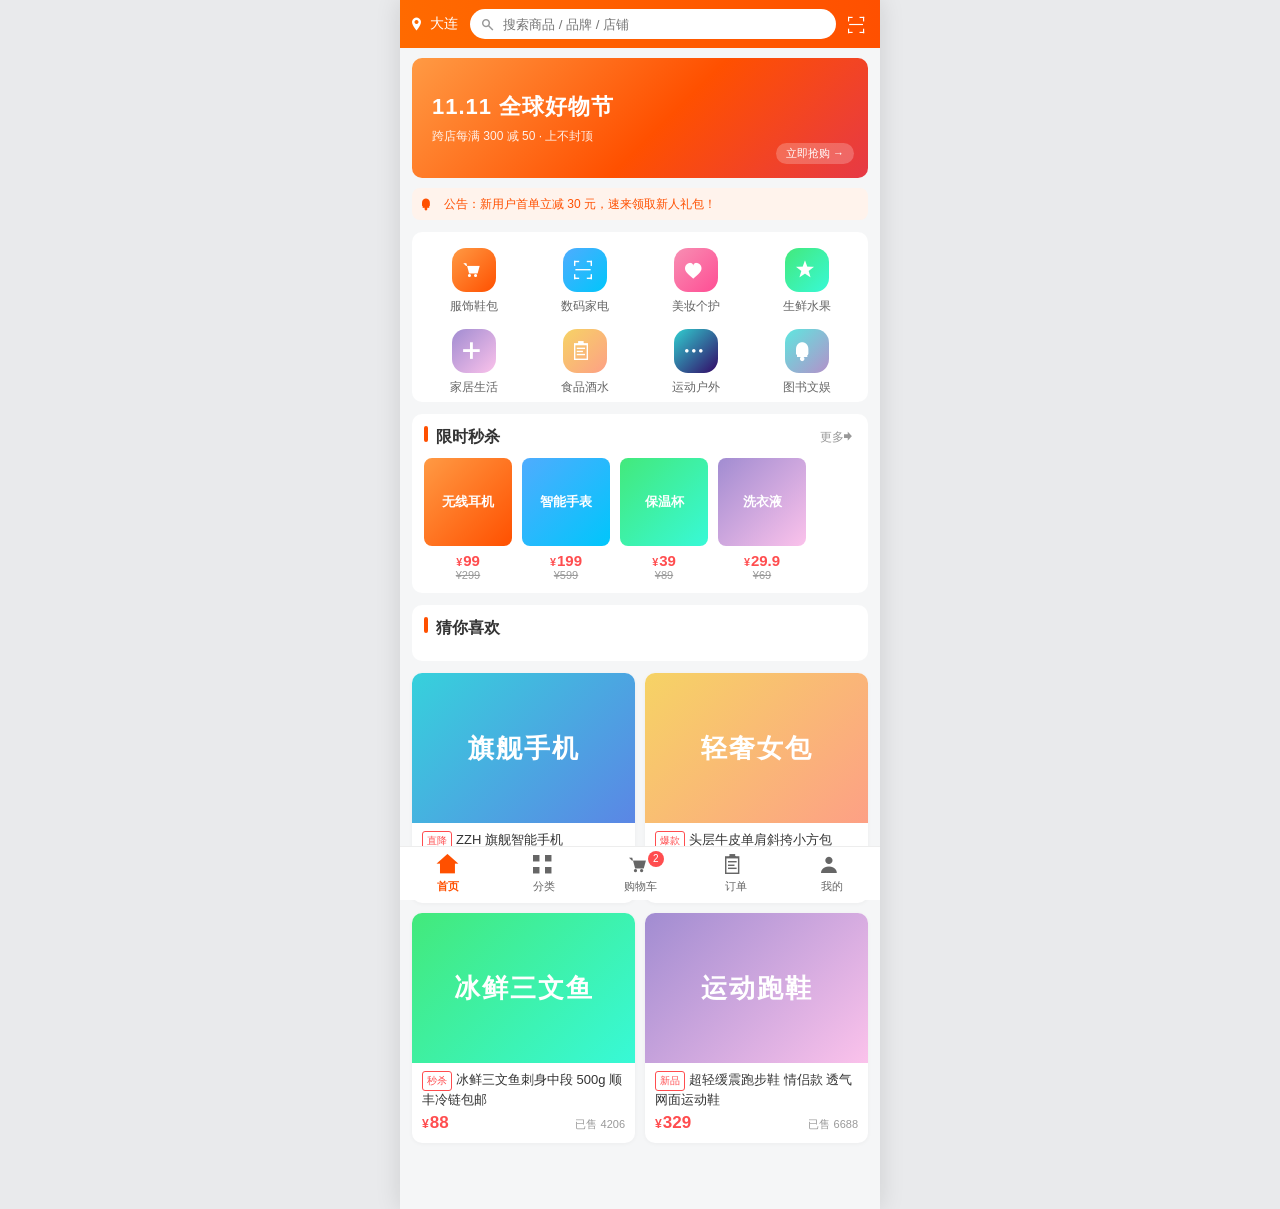
==== index.html @ 860e3cf5 "init: 移动端电商页面 zzh-shop（首页/图标库/线框图 + 项目报告）" ====
<!DOCTYPE html>
<html lang="zh-CN">
<!--
  ============================================================
  高级网页设计I · 三级项目：ZZH优选 电商商城（移动端）
  学号：2023xxxxxx   姓名：张仲涵
  图标方案：iconfont Font class（字体图标）
  类名约定：统一使用姓名缩写前缀 zzh-
  ============================================================
-->
<head>
  <meta charset="UTF-8">
  <meta name="viewport" content="width=device-width, initial-scale=1.0, viewport-fit=cover">
  <meta name="author" content="张仲涵 2023xxxxxx">
  <title>ZZH优选 - 电商商城</title>
  <link rel="stylesheet" href="css/global.css">
  <link rel="stylesheet" href="css/iconfont.css">
</head>
<body>

<main class="zzh-app">

  <!-- ================= 首页 ================= -->
  <section class="zzh-page zzh-page--active" id="page-home">
    <header class="zzh-header">
      <span class="zzh-header__loc"><i class="iconfont icon-location"></i>大连</span>
      <div class="zzh-search">
        <i class="iconfont icon-search"></i>
        <input class="zzh-flex1" type="search" placeholder="搜索商品 / 品牌 / 店铺">
      </div>
      <span class="zzh-header__scan"><i class="iconfont icon-scan"></i></span>
    </header>

    <div class="zzh-banner">
      <div class="zzh-banner__title">11.11 全球好物节</div>
      <div class="zzh-banner__desc">跨店每满 300 减 50 · 上不封顶</div>
      <span class="zzh-banner__tag">立即抢购 →</span>
    </div>

    <div class="zzh-notice">
      <i class="iconfont icon-bell"></i>
      <span class="zzh-ellipsis zzh-flex1">公告：新用户首单立减 30 元，速来领取新人礼包！</span>
    </div>

    <!-- 金刚区 -->
    <ul class="zzh-cates">
      <li class="zzh-cate">
        <span class="zzh-cate__icon" style="background:linear-gradient(135deg,#ff9a44,#ff5000)"><i class="iconfont icon-cart"></i></span>
        <p class="zzh-cate__name">服饰鞋包</p>
      </li>
      <li class="zzh-cate">
        <span class="zzh-cate__icon" style="background:linear-gradient(135deg,#4facfe,#00c6fb)"><i class="iconfont icon-scan"></i></span>
        <p class="zzh-cate__name">数码家电</p>
      </li>
      <li class="zzh-cate">
        <span class="zzh-cate__icon" style="background:linear-gradient(135deg,#f78fb3,#ff4d94)"><i class="iconfont icon-heart"></i></span>
        <p class="zzh-cate__name">美妆个护</p>
      </li>
      <li class="zzh-cate">
        <span class="zzh-cate__icon" style="background:linear-gradient(135deg,#43e97b,#38f9d7)"><i class="iconfont icon-star"></i></span>
        <p class="zzh-cate__name">生鲜水果</p>
      </li>
      <li class="zzh-cate">
        <span class="zzh-cate__icon" style="background:linear-gradient(135deg,#a18cd1,#fbc2eb)"><i class="iconfont icon-plus"></i></span>
        <p class="zzh-cate__name">家居生活</p>
      </li>
      <li class="zzh-cate">
        <span class="zzh-cate__icon" style="background:linear-gradient(135deg,#f6d365,#fda085)"><i class="iconfont icon-order"></i></span>
        <p class="zzh-cate__name">食品酒水</p>
      </li>
      <li class="zzh-cate">
        <span class="zzh-cate__icon" style="background:linear-gradient(135deg,#30cfd0,#330867)"><i class="iconfont icon-more"></i></span>
        <p class="zzh-cate__name">运动户外</p>
      </li>
      <li class="zzh-cate">
        <span class="zzh-cate__icon" style="background:linear-gradient(135deg,#5ee7df,#b490ca)"><i class="iconfont icon-bell"></i></span>
        <p class="zzh-cate__name">图书文娱</p>
      </li>
    </ul>

    <!-- 限时秒杀 -->
    <div class="zzh-sec">
      <div class="zzh-sec__head">
        <span class="zzh-sec__title">限时秒杀</span>
        <span class="zzh-sec__more">更多<i class="iconfont icon-arrow-right"></i></span>
      </div>
      <div class="zzh-flash">
        <div class="zzh-flash__item">
          <div class="zzh-flash__img" style="background:linear-gradient(135deg,#ff9a44,#ff5000)">无线耳机</div>
          <p class="zzh-flash__price zzh-price">99</p>
          <p class="zzh-flash__old">¥299</p>
        </div>
        <div class="zzh-flash__item">
          <div class="zzh-flash__img" style="background:linear-gradient(135deg,#4facfe,#00c6fb)">智能手表</div>
          <p class="zzh-flash__price zzh-price">199</p>
          <p class="zzh-flash__old">¥599</p>
        </div>
        <div class="zzh-flash__item">
          <div class="zzh-flash__img" style="background:linear-gradient(135deg,#43e97b,#38f9d7)">保温杯</div>
          <p class="zzh-flash__price zzh-price">39</p>
          <p class="zzh-flash__old">¥89</p>
        </div>
        <div class="zzh-flash__item">
          <div class="zzh-flash__img" style="background:linear-gradient(135deg,#a18cd1,#fbc2eb)">洗衣液</div>
          <p class="zzh-flash__price zzh-price">29.9</p>
          <p class="zzh-flash__old">¥69</p>
        </div>
      </div>
    </div>

    <!-- 猜你喜欢 -->
    <div class="zzh-sec">
      <div class="zzh-sec__head"><span class="zzh-sec__title">猜你喜欢</span></div>
    </div>
    <ul class="zzh-goods">
      <li class="zzh-card">
        <div class="zzh-card__img" style="background:linear-gradient(135deg,#36d1dc,#5b86e5)">旗舰手机</div>
        <div class="zzh-card__body">
          <p class="zzh-card__name zzh-ellipsis2"><span class="zzh-card__tag">直降</span>ZZH 旗舰智能手机 12G+256G 星空蓝 全网通</p>
          <div class="zzh-card__foot">
            <span class="zzh-card__price zzh-price">3999</span>
            <span class="zzh-card__sales">已售 1.2 万</span>
          </div>
        </div>
      </li>
      <li class="zzh-card">
        <div class="zzh-card__img" style="background:linear-gradient(135deg,#f6d365,#fda085)">轻奢女包</div>
        <div class="zzh-card__body">
          <p class="zzh-card__name zzh-ellipsis2"><span class="zzh-card__tag">爆款</span>头层牛皮单肩斜挎小方包 2026 秋冬新款</p>
          <div class="zzh-card__foot">
            <span class="zzh-card__price zzh-price">268</span>
            <span class="zzh-card__sales">已售 8632</span>
          </div>
        </div>
      </li>
      <li class="zzh-card">
        <div class="zzh-card__img" style="background:linear-gradient(135deg,#43e97b,#38f9d7)">冰鲜三文鱼</div>
        <div class="zzh-card__body">
          <p class="zzh-card__name zzh-ellipsis2"><span class="zzh-card__tag">秒杀</span>冰鲜三文鱼刺身中段 500g 顺丰冷链包邮</p>
          <div class="zzh-card__foot">
            <span class="zzh-card__price zzh-price">88</span>
            <span class="zzh-card__sales">已售 4206</span>
          </div>
        </div>
      </li>
      <li class="zzh-card">
        <div class="zzh-card__img" style="background:linear-gradient(135deg,#a18cd1,#fbc2eb)">运动跑鞋</div>
        <div class="zzh-card__body">
          <p class="zzh-card__name zzh-ellipsis2"><span class="zzh-card__tag">新品</span>超轻缓震跑步鞋 情侣款 透气网面运动鞋</p>
          <div class="zzh-card__foot">
            <span class="zzh-card__price zzh-price">329</span>
            <span class="zzh-card__sales">已售 6688</span>
          </div>
        </div>
      </li>
    </ul>
  </section>

  <!-- ================= 分类 ================= -->
  <section class="zzh-page" id="page-category">
    <div class="zzh-subhead">分类</div>
    <div class="zzh-sec" style="margin-top:12px">
      <div class="zzh-sec__head"><span class="zzh-sec__title">热门分类</span></div>
      <ul class="zzh-cates" style="margin:0;padding:0">
        <li class="zzh-cate"><span class="zzh-cate__icon" style="background:linear-gradient(135deg,#ff9a44,#ff5000)"><i class="iconfont icon-cart"></i></span><p class="zzh-cate__name">男装</p></li>
        <li class="zzh-cate"><span class="zzh-cate__icon" style="background:linear-gradient(135deg,#f78fb3,#ff4d94)"><i class="zzh-cate__icon-i iconfont icon-heart"></i></span><p class="zzh-cate__name">女装</p></li>
        <li class="zzh-cate"><span class="zzh-cate__icon" style="background:linear-gradient(135deg,#4facfe,#00c6fb)"><i class="iconfont icon-scan"></i></span><p class="zzh-cate__name">手机</p></li>
        <li class="zzh-cate"><span class="zzh-cate__icon" style="background:linear-gradient(135deg,#43e97b,#38f9d7)"><i class="iconfont icon-star"></i></span><p class="zzh-cate__name">电脑</p></li>
        <li class="zzh-cate"><span class="zzh-cate__icon" style="background:linear-gradient(135deg,#a18cd1,#fbc2eb)"><i class="iconfont icon-plus"></i></span><p class="zzh-cate__name">家电</p></li>
        <li class="zzh-cate"><span class="zzh-cate__icon" style="background:linear-gradient(135deg,#f6d365,#fda085)"><i class="iconfont icon-order"></i></span><p class="zzh-cate__name">食品</p></li>
        <li class="zzh-cate"><span class="zzh-cate__icon" style="background:linear-gradient(135deg,#30cfd0,#330867)"><i class="iconfont icon-more"></i></span><p class="zzh-cate__name">美妆</p></li>
        <li class="zzh-cate"><span class="zzh-cate__icon" style="background:linear-gradient(135deg,#5ee7df,#b490ca)"><i class="iconfont icon-bell"></i></span><p class="zzh-cate__name">母婴</p></li>
      </ul>
    </div>
    <div class="zzh-sec">
      <div class="zzh-sec__head"><span class="zzh-sec__title">品牌馆</span></div>
      <ul class="zzh-goods" style="margin:0">
        <li class="zzh-card"><div class="zzh-card__img" style="background:linear-gradient(135deg,#36d1dc,#5b86e5);height:110px">数码旗舰</div></li>
        <li class="zzh-card"><div class="zzh-card__img" style="background:linear-gradient(135deg,#f6d365,#fda085);height:110px">潮流服饰</div></li>
      </ul>
    </div>
  </section>

  <!-- ================= 购物车 ================= -->
  <section class="zzh-page" id="page-cart">
    <div class="zzh-subhead">购物车（2）</div>

    <div class="zzh-cart-item">
      <span class="zzh-cart-item__check zzh-cart-item__check--on"></span>
      <div class="zzh-cart-item__img" style="background:linear-gradient(135deg,#36d1dc,#5b86e5)">手机</div>
      <div class="zzh-flex1">
        <p class="zzh-cart-item__name zzh-ellipsis2">ZZH 旗舰智能手机 12G+256G 星空蓝 全网通</p>
        <p class="zzh-cart-item__sku">规格：星空蓝 · 官方标配</p>
        <div class="zzh-cart-item__foot">
          <span class="zzh-price" style="font-size:16px">3999</span>
          <span class="zzh-stepper"><button type="button">-</button><span>1</span><button type="button">+</button></span>
        </div>
      </div>
    </div>

    <div class="zzh-cart-item">
      <span class="zzh-cart-item__check"></span>
      <div class="zzh-cart-item__img" style="background:linear-gradient(135deg,#f6d365,#fda085)">女包</div>
      <div class="zzh-flex1">
        <p class="zzh-cart-item__name zzh-ellipsis2">头层牛皮单肩斜挎小方包 2026 秋冬新款</p>
        <p class="zzh-cart-item__sku">规格：黑色 · 均码</p>
        <div class="zzh-cart-item__foot">
          <span class="zzh-price" style="font-size:16px">268</span>
          <span class="zzh-stepper"><button type="button">-</button><span>2</span><button type="button">+</button></span>
        </div>
      </div>
    </div>

    <p class="zzh-copyright">— 店铺推荐 —</p>
    <ul class="zzh-goods">
      <li class="zzh-card">
        <div class="zzh-card__img" style="background:linear-gradient(135deg,#43e97b,#38f9d7);height:120px">保温杯</div>
        <div class="zzh-card__body">
          <p class="zzh-card__name zzh-ellipsis">316 不锈钢保温杯 500ml</p>
          <div class="zzh-card__foot"><span class="zzh-card__price zzh-price">39</span></div>
        </div>
      </li>
      <li class="zzh-card">
        <div class="zzh-card__img" style="background:linear-gradient(135deg,#a18cd1,#fbc2eb);height:120px">跑鞋</div>
        <div class="zzh-card__body">
          <p class="zzh-card__name zzh-ellipsis">超轻缓震跑步鞋</p>
          <div class="zzh-card__foot"><span class="zzh-card__price zzh-price">329</span></div>
        </div>
      </li>
    </ul>

    <div class="zzh-cart-bar">
      <span class="zzh-cart-bar__total">合计：<span class="zzh-price" style="font-size:18px">4535</span></span>
      <button class="zzh-cart-bar__btn" type="button">去结算(1)</button>
    </div>
  </section>

  <!-- ================= 订单 ================= -->
  <section class="zzh-page" id="page-order">
    <div class="zzh-subhead">我的订单</div>
    <ul class="zzh-orders">
      <li class="zzh-orders__tab zzh-orders__tab--on">全部</li>
      <li class="zzh-orders__tab">待付款</li>
      <li class="zzh-orders__tab">待收货</li>
      <li class="zzh-orders__tab">待评价</li>
    </ul>

    <div class="zzh-order-item">
      <div class="zzh-order-item__head"><span>订单号：2026111100001</span><span class="zzh-order-item__status">待收货</span></div>
      <div class="zzh-order-item__goods">
        <div class="zzh-order-item__thumb" style="background:linear-gradient(135deg,#36d1dc,#5b86e5)">手机</div>
        <div class="zzh-flex1">
          <p class="zzh-ellipsis2" style="font-size:13px">ZZH 旗舰智能手机 12G+256G 星空蓝</p>
          <p style="font-size:11px;color:#999;margin-top:6px">2026-11-11 10:23</p>
        </div>
        <span class="zzh-price">3999</span>
      </div>
      <div class="zzh-order-item__foot">
        <button class="zzh-btn" type="button">查看物流</button>
        <button class="zzh-btn zzh-btn--primary" type="button">确认收货</button>
      </div>
    </div>

    <div class="zzh-order-item">
      <div class="zzh-order-item__head"><span>订单号：2026111000002</span><span class="zzh-order-item__status">已完成</span></div>
      <div class="zzh-order-item__goods">
        <div class="zzh-order-item__thumb" style="background:linear-gradient(135deg,#f6d365,#fda085)">女包</div>
        <div class="zzh-flex1">
          <p class="zzh-ellipsis2" style="font-size:13px">头层牛皮单肩斜挎小方包 黑色</p>
          <p style="font-size:11px;color:#999;margin-top:6px">2026-11-10 18:45</p>
        </div>
        <span class="zzh-price">268</span>
      </div>
      <div class="zzh-order-item__foot">
        <button class="zzh-btn zzh-btn--primary" type="button">评价晒单</button>
      </div>
    </div>
  </section>

  <!-- ================= 我的 ================= -->
  <section class="zzh-page" id="page-mine">
    <div class="zzh-me-head">
      <span class="zzh-me-head__avatar"><i class="iconfont icon-mine"></i></span>
      <div>
        <p class="zzh-me-head__name">张仲涵</p>
        <p class="zzh-me-head__id">学号：2023xxxxxx · 大连东软信息学院</p>
      </div>
      <span class="zzh-header__scan" style="margin-left:auto"><i class="iconfont icon-more"></i></span>
    </div>

    <ul class="zzh-me-entries">
      <li class="zzh-me-entry"><i class="iconfont icon-order"></i><p>全部订单</p></li>
      <li class="zzh-me-entry"><i class="iconfont icon-cart"></i><p>购物车</p></li>
      <li class="zzh-me-entry"><i class="iconfont icon-star"></i><p>收藏夹</p></li>
      <li class="zzh-me-entry"><i class="iconfont icon-heart"></i><p>足迹</p></li>
    </ul>

    <ul class="zzh-me-list">
      <li class="zzh-me-row"><i class="iconfont icon-location"></i>收货地址管理<span class="zzh-me-row__arrow iconfont icon-arrow-right"></span></li>
      <li class="zzh-me-row"><i class="iconfont icon-bell"></i>消息通知<span class="zzh-me-row__arrow iconfont icon-arrow-right"></span></li>
      <li class="zzh-me-row"><i class="iconfont icon-scan"></i>扫一扫<span class="zzh-me-row__arrow iconfont icon-arrow-right"></span></li>
      <li class="zzh-me-row"><i class="iconfont icon-plus"></i>邀请好友<span class="zzh-me-row__arrow iconfont icon-arrow-right"></span></li>
    </ul>

    <p class="zzh-copyright">
      ZZH优选 · 高级网页设计I 三级项目<br>
      学号 2023xxxxxx · 姓名 张仲涵 · iconfont 字体图标方案
    </p>
  </section>

  <!-- ================= 下导航（核心：iconfont 字体图标） ================= -->
  <nav class="zzh-nav" id="zzhNav">
    <a class="zzh-nav__item zzh-nav__item--active" href="javascript:;" data-page="home">
      <i class="iconfont icon-home"></i><span>首页</span>
    </a>
    <a class="zzh-nav__item" href="javascript:;" data-page="category">
      <i class="iconfont icon-category"></i><span>分类</span>
    </a>
    <a class="zzh-nav__item" href="javascript:;" data-page="cart">
      <i class="iconfont icon-cart"></i><span>购物车</span>
      <em class="zzh-nav__badge">2</em>
    </a>
    <a class="zzh-nav__item" href="javascript:;" data-page="order">
      <i class="iconfont icon-order"></i><span>订单</span>
    </a>
    <a class="zzh-nav__item" href="javascript:;" data-page="mine">
      <i class="iconfont icon-mine"></i><span>我的</span>
    </a>
  </nav>

</main>

<script src="js/main.js"></script>
</body>
</html>
---- css/global.css ----
/* =========================================================
   全局样式表  global.css
   项目：ZZH优选 · 电商商城（高级网页设计I 三级项目）
   作者：张仲涵   学号：2023xxxxxx
   说明：全局 reset + CSS 变量 + 公共组件 + 各页面样式
         所有业务类名统一使用姓名缩写前缀 zzh-
   ========================================================= */

/* ---------- 1. Reset ---------- */
* { margin: 0; padding: 0; box-sizing: border-box; }
html, body { height: 100%; }
body {
  font-family: -apple-system, BlinkMacSystemFont, "PingFang SC",
               "Microsoft YaHei", "Helvetica Neue", Arial, sans-serif;
  font-size: 14px;
  color: #333;
  background: #f5f6f7;
  -webkit-font-smoothing: antialiased;
}
ul, ol, li { list-style: none; }
a { text-decoration: none; color: inherit; }
i, em { font-style: normal; }
img { display: block; max-width: 100%; }
button { border: 0; background: none; font-family: inherit; cursor: pointer; }
input { border: 0; outline: none; font-family: inherit; }

/* ---------- 2. 全局 CSS 变量 ---------- */
:root {
  --zzh-primary: #ff5000;        /* 主色：电商橙 */
  --zzh-primary-light: #fff3ec;
  --zzh-danger:  #ff4d4f;
  --zzh-success: #52c41a;
  --zzh-text:    #333;
  --zzh-text-2:  #666;
  --zzh-text-3:  #999;
  --zzh-bg:      #f5f6f7;
  --zzh-white:   #fff;
  --zzh-line:    #ededed;
  --zzh-radius:  10px;
  --zzh-nav-h:   54px;           /* 下导航高度 */
  --zzh-header-h: 48px;
}

/* ---------- 3. 公共工具类 ---------- */
.zzh-ellipsis { overflow: hidden; white-space: nowrap; text-overflow: ellipsis; }
.zzh-ellipsis2 {
  overflow: hidden; display: -webkit-box;
  -webkit-line-clamp: 2; -webkit-box-orient: vertical;
}
.zzh-flex { display: flex; align-items: center; }
.zzh-flex1 { flex: 1; }
.zzh-price { color: var(--zzh-danger); font-weight: 700; }
.zzh-price::before { content: "¥"; font-size: .72em; margin-right: 1px; }

/* ---------- 4. 应用容器（移动端优先，桌面居中限宽） ---------- */
.zzh-app {
  max-width: 480px;
  margin: 0 auto;
  min-height: 100vh;
  background: var(--zzh-bg);
  position: relative;
  padding-bottom: calc(var(--zzh-nav-h) + 12px);
}
.zzh-page { display: none; }
.zzh-page--active { display: block; animation: zzh-fade .25s ease; }
@keyframes zzh-fade { from { opacity: 0; } to { opacity: 1; } }

/* ---------- 5. 顶部搜索栏 ---------- */
.zzh-header {
  height: var(--zzh-header-h);
  display: flex; align-items: center; gap: 12px;
  padding: 0 12px;
  background: linear-gradient(90deg, #ff6a00, var(--zzh-primary));
  color: #fff;
  position: sticky; top: 0; z-index: 20;
}
.zzh-header__loc { font-size: 14px; display: flex; align-items: center; gap: 2px; }
.zzh-header__loc .iconfont { font-size: 16px; }
.zzh-search {
  flex: 1; height: 30px;
  background: #fff; border-radius: 15px;
  display: flex; align-items: center; gap: 6px;
  padding: 0 12px; color: var(--zzh-text-3); font-size: 13px;
}
.zzh-search .iconfont { font-size: 15px; }
.zzh-header__scan .iconfont { font-size: 20px; }

/* ---------- 6. 轮播 Banner ---------- */
.zzh-banner {
  margin: 10px 12px 0;
  height: 120px; border-radius: var(--zzh-radius);
  background: linear-gradient(135deg, #ff9a44 0%, #ff5000 55%, #e63946 100%);
  color: #fff; padding: 20px;
  display: flex; flex-direction: column; justify-content: center;
  overflow: hidden; position: relative;
}
.zzh-banner__title { font-size: 22px; font-weight: 700; letter-spacing: 1px; }
.zzh-banner__desc { font-size: 12px; opacity: .9; margin-top: 6px; }
.zzh-banner__tag {
  position: absolute; right: 14px; bottom: 14px;
  font-size: 11px; padding: 3px 10px;
  background: rgba(255, 255, 255, .22); border-radius: 20px;
}

/* ---------- 7. 公告条 ---------- */
.zzh-notice {
  margin: 10px 12px 0; padding: 0 10px; height: 32px;
  background: var(--zzh-primary-light); border-radius: 8px;
  display: flex; align-items: center; gap: 8px;
  color: var(--zzh-primary); font-size: 12px;
}
.zzh-notice .iconfont { font-size: 14px; }

/* ---------- 8. 金刚区分类 ---------- */
.zzh-cates {
  margin: 12px 12px 0; padding: 16px 8px 6px;
  background: #fff; border-radius: var(--zzh-radius);
  display: grid; grid-template-columns: repeat(4, 1fr); gap: 14px 4px;
}
.zzh-cate { text-align: center; }
.zzh-cate__icon {
  width: 44px; height: 44px; margin: 0 auto;
  border-radius: 14px;
  display: flex; align-items: center; justify-content: center;
}
.zzh-cate__icon .iconfont { font-size: 22px; color: #fff; }
.zzh-cate__name { font-size: 12px; color: var(--zzh-text-2); margin-top: 6px; }

/* ---------- 9. 秒杀楼层 ---------- */
.zzh-sec {
  margin: 12px 12px 0; background: #fff;
  border-radius: var(--zzh-radius); padding: 12px;
}
.zzh-sec__head { display: flex; align-items: center; margin-bottom: 10px; }
.zzh-sec__title { font-size: 16px; font-weight: 700; }
.zzh-sec__title::before {
  content: ""; width: 4px; height: 16px; border-radius: 2px;
  background: var(--zzh-primary); margin-right: 8px; display: inline-block;
}
.zzh-sec__more { margin-left: auto; font-size: 12px; color: var(--zzh-text-3); }
.zzh-sec__more .iconfont { font-size: 12px; }
.zzh-flash { display: flex; gap: 10px; overflow-x: auto; }
.zzh-flash__item { flex: 0 0 88px; text-align: center; }
.zzh-flash__img {
  width: 88px; height: 88px; border-radius: 8px;
  display: flex; align-items: center; justify-content: center;
  color: #fff; font-size: 13px; font-weight: 700;
}
.zzh-flash__price { margin-top: 6px; font-size: 15px; }
.zzh-flash__old { font-size: 11px; color: var(--zzh-text-3); text-decoration: line-through; }

/* ---------- 10. 商品列表 ---------- */
.zzh-goods {
  margin: 12px 12px 0;
  display: grid; grid-template-columns: 1fr 1fr; gap: 10px;
}
.zzh-card {
  background: #fff; border-radius: var(--zzh-radius);
  overflow: hidden; box-shadow: 0 1px 4px rgba(0, 0, 0, .04);
}
.zzh-card__img {
  height: 150px;
  display: flex; align-items: center; justify-content: center;
  color: #fff; font-size: 26px; font-weight: 700; letter-spacing: 2px;
}
.zzh-card__body { padding: 8px 10px 10px; }
.zzh-card__name { font-size: 13px; line-height: 18px; height: 36px; }
.zzh-card__foot { display: flex; align-items: baseline; margin-top: 6px; }
.zzh-card__price { font-size: 17px; }
.zzh-card__sales { margin-left: auto; font-size: 11px; color: var(--zzh-text-3); }
.zzh-card__tag {
  display: inline-block; font-size: 10px; color: var(--zzh-danger);
  border: 1px solid currentColor; border-radius: 3px;
  padding: 0 4px; margin-right: 4px;
}

/* ---------- 11. 下导航（核心组件） ---------- */
.zzh-nav {
  position: fixed; bottom: 0; left: 50%; transform: translateX(-50%);
  width: 100%; max-width: 480px;
  height: var(--zzh-nav-h);
  background: #fff;
  border-top: 1px solid var(--zzh-line);
  display: flex;
  z-index: 30;
  padding-bottom: env(safe-area-inset-bottom);
}
.zzh-nav__item {
  flex: 1;
  display: flex; flex-direction: column;
  align-items: center; justify-content: center; gap: 3px;
  color: var(--zzh-text-2); font-size: 11px;
  position: relative;
  transition: color .2s;
}
.zzh-nav__item .iconfont { font-size: 23px; line-height: 1; }
.zzh-nav__item--active { color: var(--zzh-primary); font-weight: 600; }
.zzh-nav__badge {
  position: absolute; top: 4px; left: 58%;
  min-width: 16px; height: 16px; line-height: 16px;
  background: var(--zzh-danger); color: #fff;
  border-radius: 8px; font-size: 10px; padding: 0 4px;
  text-align: center;
}

/* ---------- 12. 购物车 / 订单 / 我的 等子页面 ---------- */
.zzh-subhead {
  height: var(--zzh-header-h); background: #fff;
  display: flex; align-items: center; justify-content: center;
  font-size: 16px; font-weight: 600;
  position: sticky; top: 0; z-index: 20;
  border-bottom: 1px solid var(--zzh-line);
}
.zzh-cart-item {
  margin: 10px 12px 0; background: #fff; border-radius: var(--zzh-radius);
  padding: 12px; display: flex; gap: 10px;
}
.zzh-cart-item__check {
  width: 18px; height: 18px; border-radius: 50%;
  border: 1px solid #ccc; margin-top: 40px; flex: none;
}
.zzh-cart-item__check--on { background: var(--zzh-primary); border-color: var(--zzh-primary); position: relative; }
.zzh-cart-item__check--on::after {
  content: ""; position: absolute; left: 5px; top: 2px;
  width: 5px; height: 9px; border: solid #fff; border-width: 0 2px 2px 0;
  transform: rotate(45deg);
}
.zzh-cart-item__img {
  width: 84px; height: 84px; border-radius: 8px; flex: none;
  display: flex; align-items: center; justify-content: center;
  color: #fff; font-size: 15px; font-weight: 700;
}
.zzh-cart-item__name { font-size: 13px; }
.zzh-cart-item__sku { font-size: 11px; color: var(--zzh-text-3); margin-top: 4px; }
.zzh-cart-item__foot { display: flex; align-items: center; margin-top: 10px; }
.zzh-stepper { margin-left: auto; display: flex; align-items: center; gap: 2px; }
.zzh-stepper button {
  width: 22px; height: 22px; border: 1px solid var(--zzh-line);
  border-radius: 4px; font-size: 14px; color: var(--zzh-text-2);
}
.zzh-stepper span { min-width: 30px; text-align: center; font-size: 13px; }
.zzh-cart-bar {
  position: fixed; bottom: var(--zzh-nav-h); left: 50%; transform: translateX(-50%);
  width: 100%; max-width: 480px; height: 46px;
  background: #fff; border-top: 1px solid var(--zzh-line);
  display: flex; align-items: center; padding: 0 12px; gap: 10px;
  z-index: 25;
}
.zzh-cart-bar__total { margin-left: auto; font-size: 14px; }
.zzh-cart-bar__btn {
  width: 96px; height: 34px; border-radius: 17px;
  background: var(--zzh-primary); color: #fff; font-size: 14px;
}

.zzh-orders { display: flex; background: #fff; margin-bottom: 8px; }
.zzh-orders__tab {
  flex: 1; text-align: center; padding: 12px 0; font-size: 13px;
  color: var(--zzh-text-2); border-bottom: 2px solid transparent;
}
.zzh-orders__tab--on { color: var(--zzh-primary); border-color: var(--zzh-primary); font-weight: 600; }

.zzh-order-item {
  margin: 10px 12px 0; background: #fff; border-radius: var(--zzh-radius); padding: 12px;
}
.zzh-order-item__head { display: flex; font-size: 12px; color: var(--zzh-text-3); }
.zzh-order-item__status { margin-left: auto; color: var(--zzh-primary); }
.zzh-order-item__goods { display: flex; gap: 8px; margin: 10px 0; }
.zzh-order-item__thumb {
  width: 60px; height: 60px; border-radius: 6px; flex: none;
  display: flex; align-items: center; justify-content: center;
  color: #fff; font-size: 12px; font-weight: 700;
}
.zzh-order-item__foot { display: flex; justify-content: flex-end; gap: 8px; }
.zzh-btn {
  height: 28px; padding: 0 14px; border-radius: 14px; font-size: 12px;
  border: 1px solid var(--zzh-line); color: var(--zzh-text-2);
}
.zzh-btn--primary { background: var(--zzh-primary); color: #fff; border-color: var(--zzh-primary); }

.zzh-me-head {
  padding: 24px 16px 30px;
  background: linear-gradient(120deg, #ff8a3d, var(--zzh-primary) 60%, #e63946);
  color: #fff; display: flex; align-items: center; gap: 14px;
}
.zzh-me-head__avatar {
  width: 58px; height: 58px; border-radius: 50%;
  background: rgba(255, 255, 255, .25);
  display: flex; align-items: center; justify-content: center;
  font-size: 28px;
}
.zzh-me-head__avatar .iconfont { font-size: 30px; }
.zzh-me-head__name { font-size: 18px; font-weight: 700; }
.zzh-me-head__id { font-size: 11px; opacity: .85; margin-top: 4px; }
.zzh-me-entries {
  margin: -18px 12px 0; background: #fff; border-radius: var(--zzh-radius);
  display: flex; padding: 14px 0;
  box-shadow: 0 2px 8px rgba(0, 0, 0, .06);
}
.zzh-me-entry { flex: 1; text-align: center; }
.zzh-me-entry .iconfont { font-size: 24px; color: var(--zzh-primary); }
.zzh-me-entry p { font-size: 12px; margin-top: 4px; color: var(--zzh-text-2); }
.zzh-me-list { margin: 12px 12px 0; background: #fff; border-radius: var(--zzh-radius); }
.zzh-me-row {
  display: flex; align-items: center; gap: 12px;
  padding: 14px; font-size: 14px;
  border-bottom: 1px solid var(--zzh-line);
}
.zzh-me-row:last-child { border-bottom: 0; }
.zzh-me-row .iconfont { font-size: 18px; color: var(--zzh-primary); }
.zzh-me-row__arrow { margin-left: auto; color: #ccc; font-size: 14px; }
.zzh-copyright { text-align: center; font-size: 11px; color: #bbb; padding: 18px 0 6px; }

/* ---------- 13. 响应式：平板及以上 ---------- */
@media (min-width: 768px) {
  body { background: #e9eaec; }
  .zzh-app { box-shadow: 0 0 24px rgba(0, 0, 0, .12); }
}
---- css/iconfont.css ----
@font-face {
  font-family: "iconfont"; /* Project id 4800000 */
  src: url('../fonts/iconfont.woff2?t=1761580000') format('woff2'),
       url('../fonts/iconfont.woff?t=1761580000') format('woff'),
       url('../fonts/iconfont.ttf?t=1761580000') format('truetype');
}

.iconfont {
  font-family: "iconfont" !important;
  font-size: 16px;
  font-style: normal;
  -webkit-font-smoothing: antialiased;
  -moz-osx-font-smoothing: grayscale;
}

.icon-home:before {
  content: "\e600";  /* 首页 */
}
.icon-category:before {
  content: "\e601";  /* 分类 */
}
.icon-cart:before {
  content: "\e602";  /* 购物车 */
}
.icon-order:before {
  content: "\e603";  /* 订单 */
}
.icon-mine:before {
  content: "\e604";  /* 我的 */
}
.icon-search:before {
  content: "\e605";  /* 搜索 */
}
.icon-star:before {
  content: "\e606";  /* 收藏 */
}
.icon-heart:before {
  content: "\e607";  /* 喜欢 */
}
.icon-bell:before {
  content: "\e608";  /* 消息 */
}
.icon-plus:before {
  content: "\e609";  /* 加号 */
}
.icon-location:before {
  content: "\e60a";  /* 定位 */
}
.icon-arrow-left:before {
  content: "\e60b";  /* 返回 */
}
.icon-arrow-right:before {
  content: "\e60c";  /* 前进 */
}
.icon-more:before {
  content: "\e60d";  /* 更多 */
}
.icon-scan:before {
  content: "\e60e";  /* 扫一扫 */
}
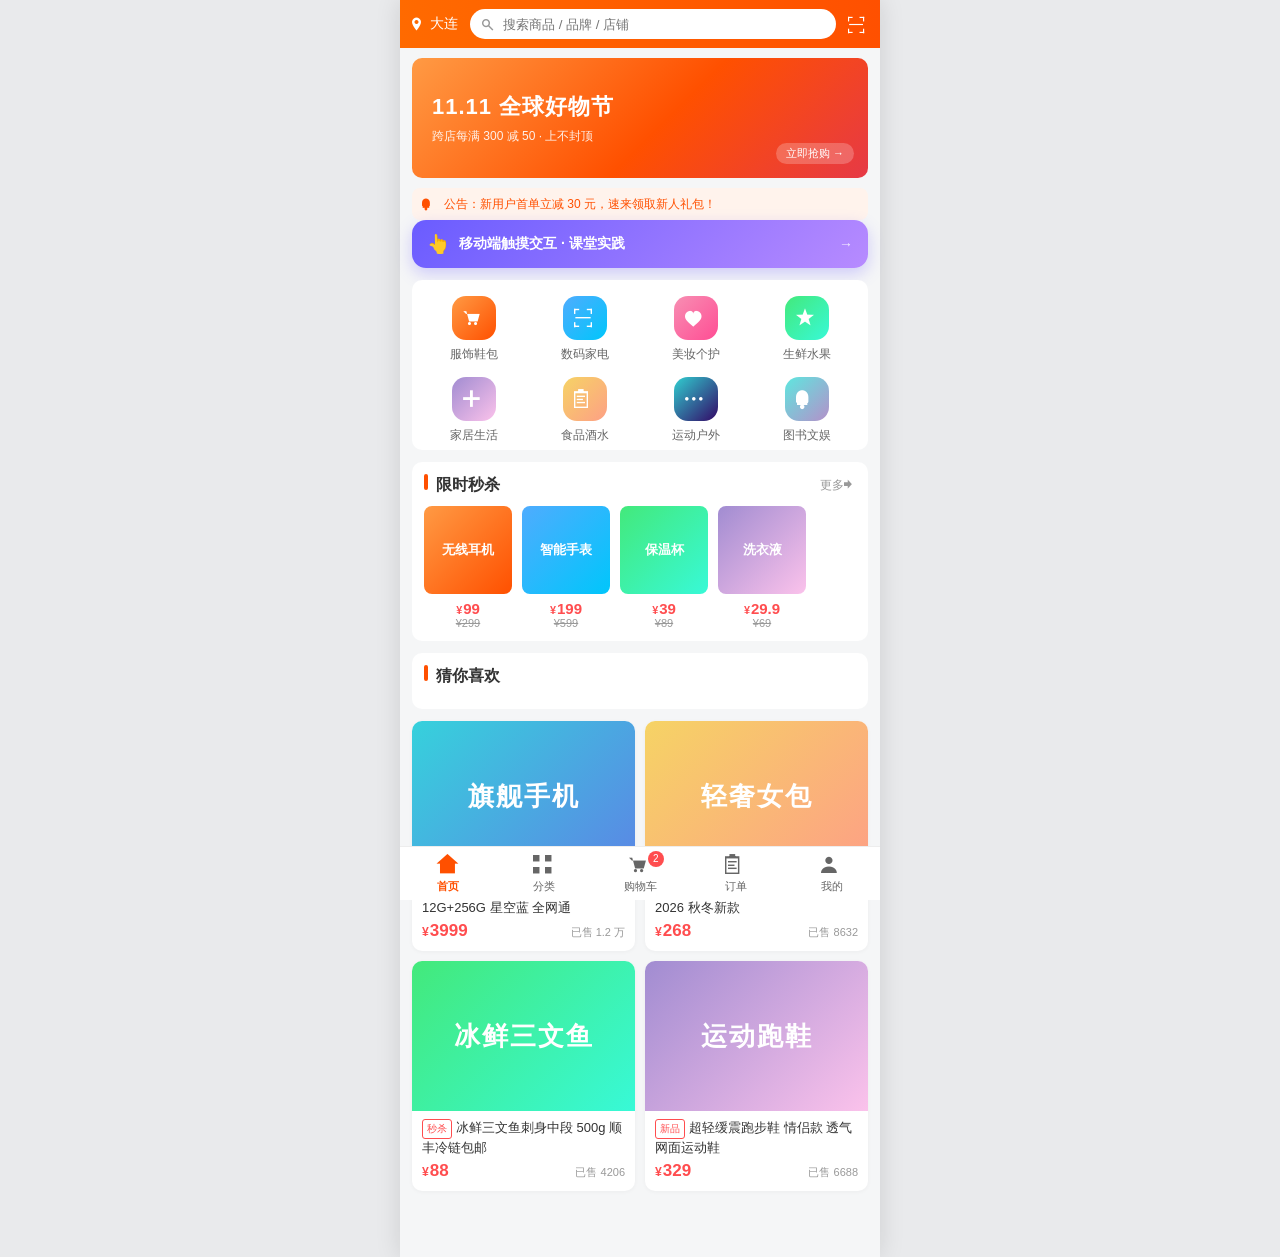
==== commit 54468c20: "首页: 新增移动端触摸交互课堂实践入口" ====
--- a/index.html
+++ b/index.html
@@ -42,6 +42,13 @@
       <span class="zzh-ellipsis zzh-flex1">公告：新用户首单立减 30 元，速来领取新人礼包！</span>
     </div>
 
+    <!-- 课堂实践入口：移动端触摸交互三任务 -->
+    <a href="mobile-lesson/" style="display:flex;align-items:center;gap:10px;margin:0 12px 12px;padding:13px 15px;border-radius:14px;background:linear-gradient(135deg,#6a5cff,#b78bff);color:#fff;font-size:14px;font-weight:600;text-decoration:none;box-shadow:0 6px 16px rgba(106,92,255,.28)">
+      <span style="font-size:18px">👆</span>
+      <span class="zzh-flex1">移动端触摸交互 · 课堂实践</span>
+      <span style="opacity:.85">→</span>
+    </a>
+
     <!-- 金刚区 -->
     <ul class="zzh-cates">
       <li class="zzh-cate">
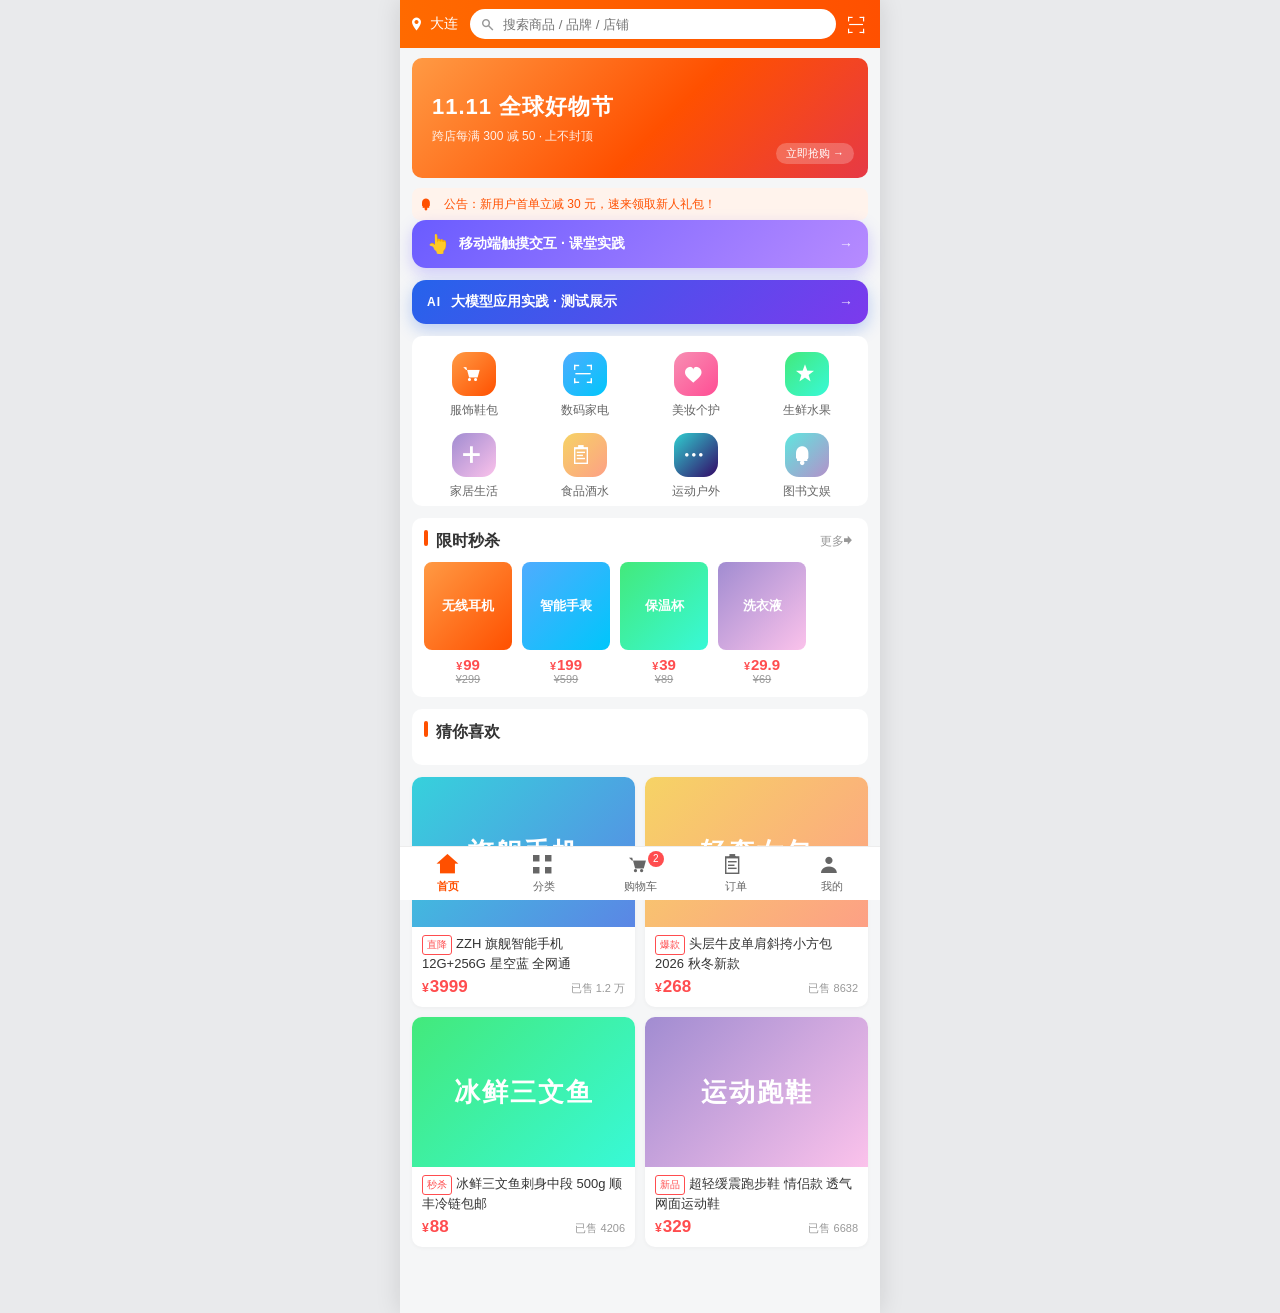
==== commit 332a19f1: "feat: 新增大模型应用实践展示页 llm-practice.html（张仲涵 24002120209，四大板块实测截图）" ====
--- a/index.html
+++ b/index.html
@@ -49,6 +49,13 @@
       <span style="opacity:.85">→</span>
     </a>
 
+    <!-- 课堂实践入口：大模型应用实践测试展示 -->
+    <a href="llm-practice.html" style="display:flex;align-items:center;gap:10px;margin:0 12px 12px;padding:13px 15px;border-radius:14px;background:linear-gradient(135deg,#2563eb,#7c3aed);color:#fff;font-size:14px;font-weight:600;text-decoration:none;box-shadow:0 6px 16px rgba(37,99,235,.28)">
+      <span style="font-size:12px;font-weight:700;letter-spacing:1px">AI</span>
+      <span class="zzh-flex1">大模型应用实践 · 测试展示</span>
+      <span style="opacity:.85">→</span>
+    </a>
+
     <!-- 金刚区 -->
     <ul class="zzh-cates">
       <li class="zzh-cate">
